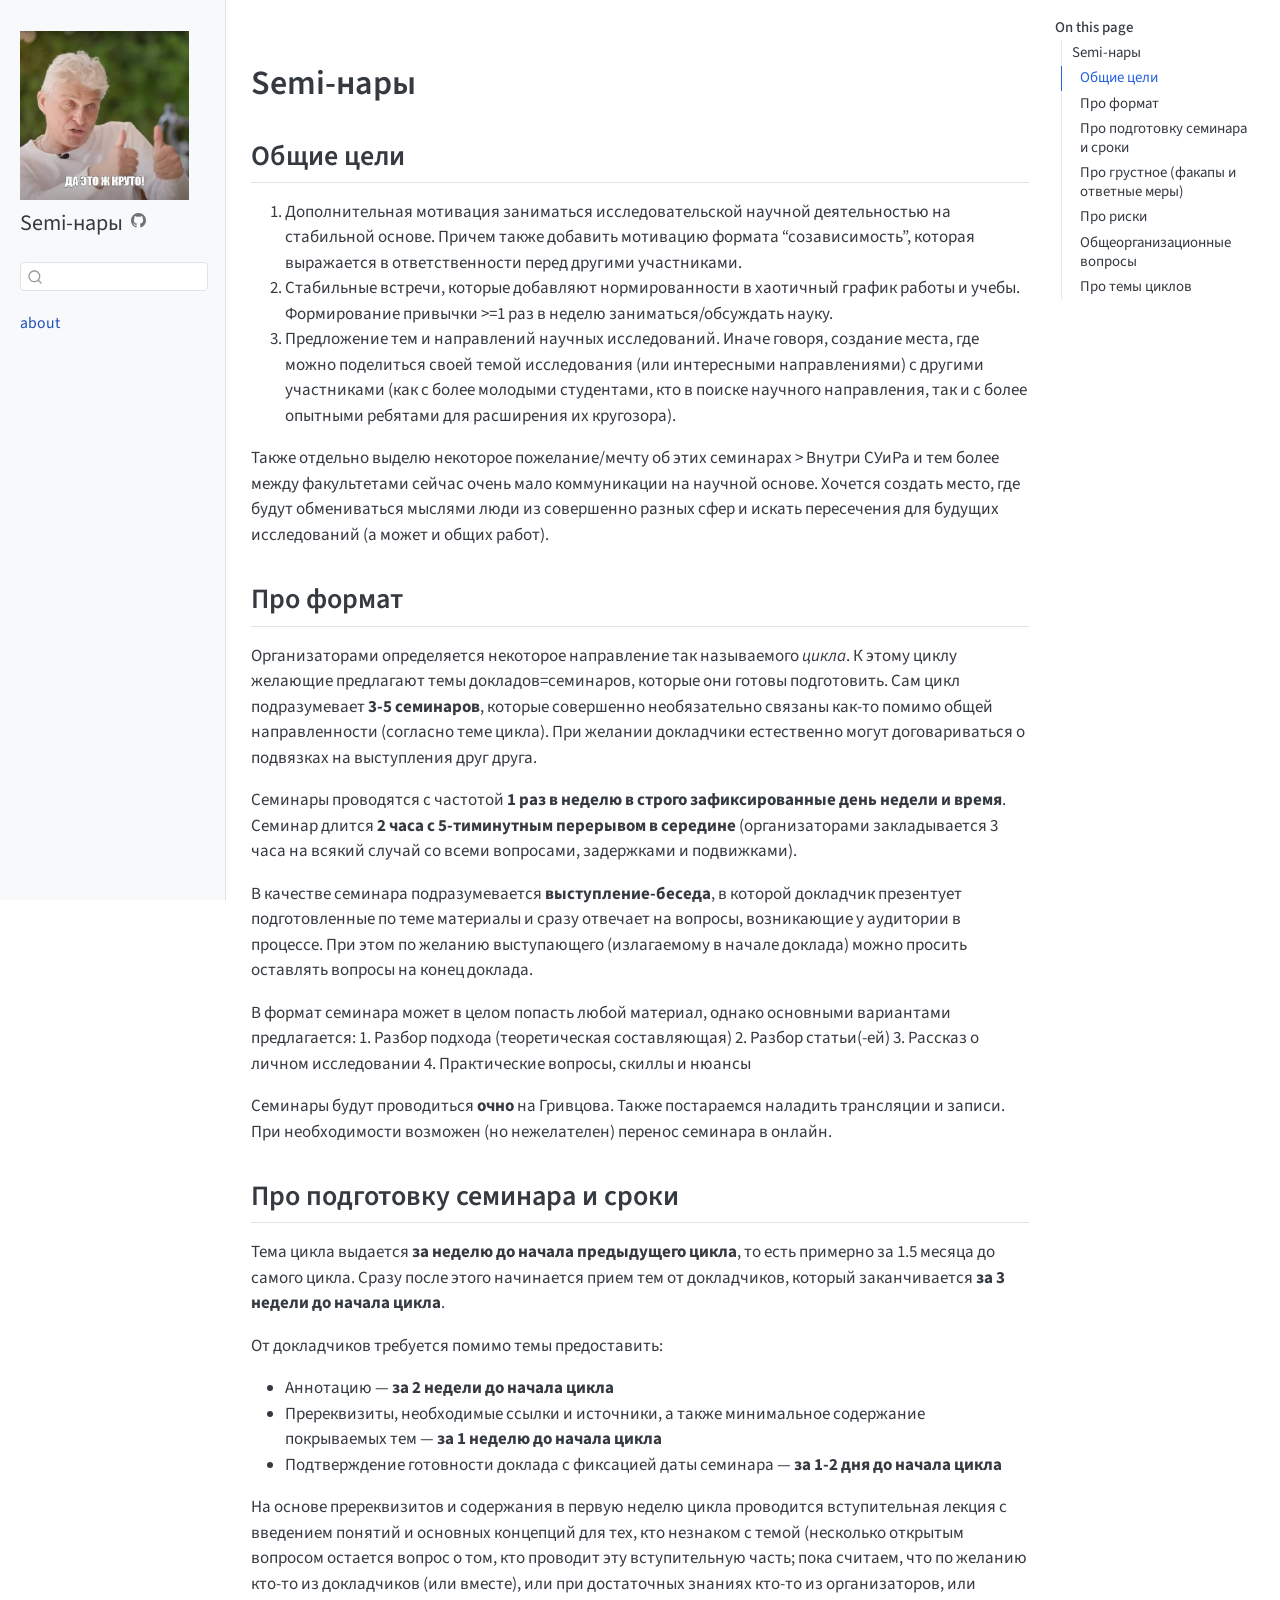
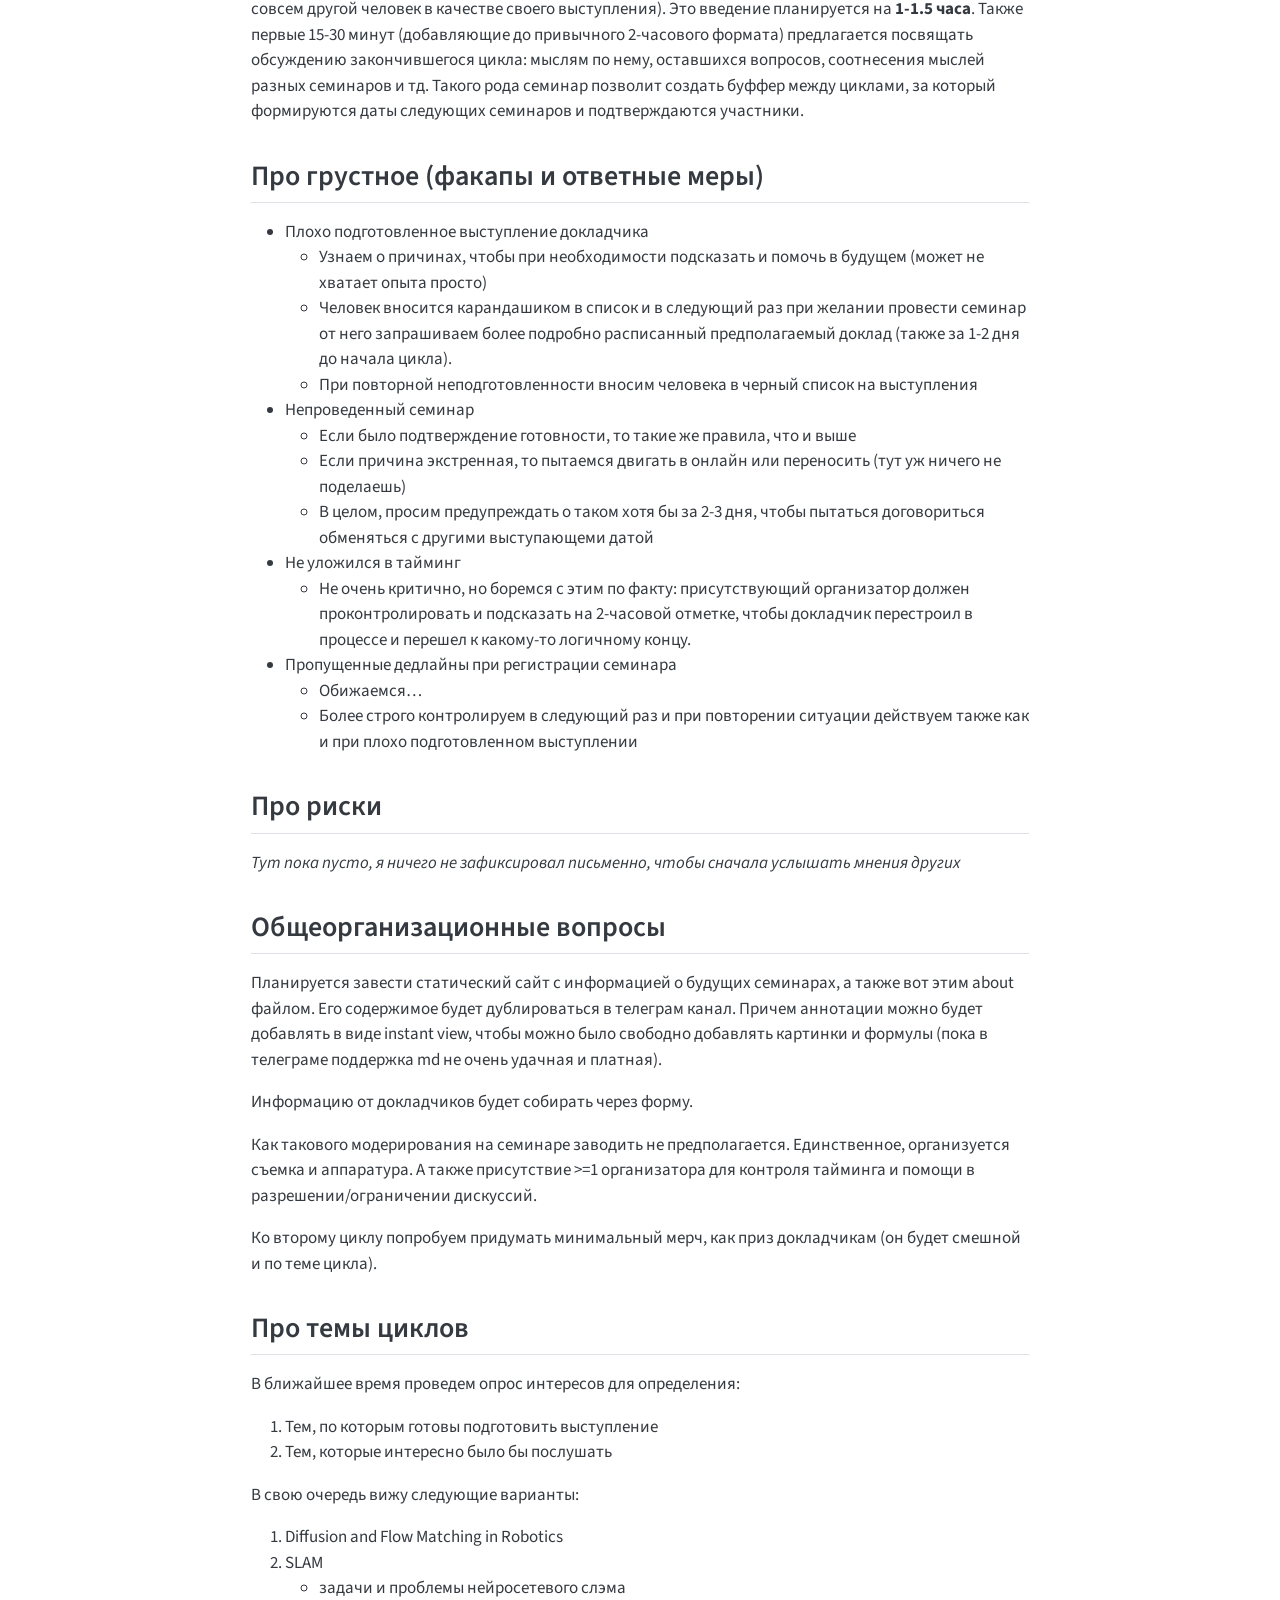
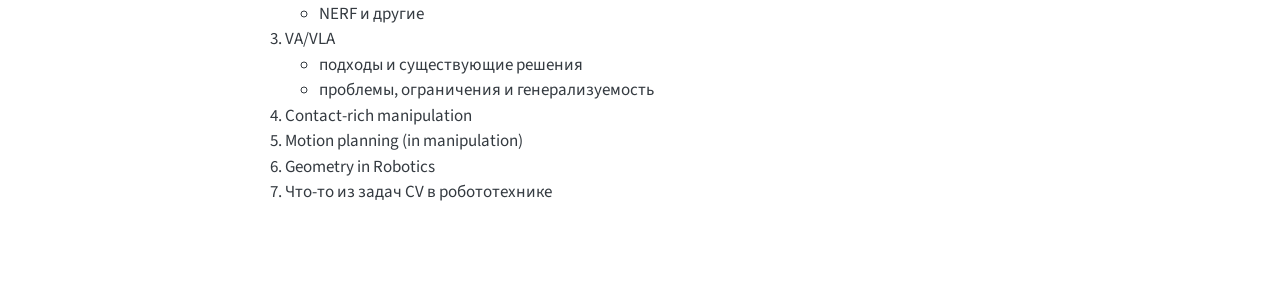
==== about.html @ 9a88d833 "Built site for gh-pages" ====
<!DOCTYPE html>
<html xmlns="http://www.w3.org/1999/xhtml" lang="en" xml:lang="en"><head>

<meta charset="utf-8">
<meta name="generator" content="quarto-1.9.37">

<meta name="viewport" content="width=device-width, initial-scale=1.0, user-scalable=yes">


<title>about</title>
<style>
/* Default styles provided by pandoc.
** See https://pandoc.org/MANUAL.html#variables-for-html for config info.
*/
code{white-space: pre-wrap;}
span.smallcaps{font-variant: small-caps;}
div.columns{display: flex; gap: min(4vw, 1.5em);}
div.column{flex: auto; overflow-x: auto;}
div.hanging-indent{margin-left: 1.5em; text-indent: -1.5em;}
ul.task-list{list-style: none;}
ul.task-list li input[type="checkbox"] {
  width: 0.8em;
  margin: 0 0.8em 0.2em -1em; /* quarto-specific, see https://github.com/quarto-dev/quarto-cli/issues/4556 */ 
  vertical-align: middle;
}
</style>


<script src="site_libs/quarto-nav/quarto-nav.js"></script>
<script src="site_libs/quarto-nav/headroom.min.js"></script>
<script src="site_libs/clipboard/clipboard.min.js"></script>
<script src="site_libs/quarto-search/autocomplete.umd.js"></script>
<script src="site_libs/quarto-search/fuse.min.js"></script>
<script src="site_libs/quarto-search/quarto-search.js"></script>
<meta name="quarto:offset" content="./">
<script src="site_libs/quarto-html/quarto.js" type="module"></script>
<script src="site_libs/quarto-html/tabsets/tabsets.js" type="module"></script>
<script src="site_libs/quarto-html/popper.min.js"></script>
<script src="site_libs/quarto-html/tippy.umd.min.js"></script>
<script src="site_libs/quarto-html/anchor.min.js"></script>
<link href="site_libs/quarto-html/tippy.css" rel="stylesheet">
<link href="site_libs/quarto-html/quarto-syntax-highlighting-7f8f88aac4f3542376d5c11b86a4c14d.css" rel="stylesheet" id="quarto-text-highlighting-styles">
<script src="site_libs/bootstrap/bootstrap.min.js"></script>
<link href="site_libs/bootstrap/bootstrap-icons.css" rel="stylesheet">
<link href="site_libs/bootstrap/bootstrap-3cdf9a65b70fe583e843ddf8773af012.min.css" rel="stylesheet" append-hash="true" id="quarto-bootstrap" data-mode="light">
<script id="quarto-search-options" type="application/json">{
  "location": "sidebar",
  "copy-button": false,
  "collapse-after": 3,
  "panel-placement": "start",
  "type": "textbox",
  "limit": 50,
  "keyboard-shortcut": [
    "f",
    "/",
    "s"
  ],
  "show-item-context": false,
  "language": {
    "search-no-results-text": "No results",
    "search-matching-documents-text": "matching documents",
    "search-copy-link-title": "Copy link to search",
    "search-hide-matches-text": "Hide additional matches",
    "search-more-match-text": "more match in this document",
    "search-more-matches-text": "more matches in this document",
    "search-clear-button-title": "Clear",
    "search-text-placeholder": "",
    "search-detached-cancel-button-title": "Cancel",
    "search-submit-button-title": "Submit",
    "search-label": "Search"
  }
}</script>
<!-- <script async src=”https://siteimproveanalytics.com/js/siteanalyze_6294756.js”></script> -->


<link rel="stylesheet" href="assets/styles.css">
</head>

<body class="nav-sidebar docked quarto-light">

<div id="quarto-search-results"></div>
  <header id="quarto-header" class="headroom fixed-top">
  <nav class="quarto-secondary-nav">
    <div class="container-fluid d-flex">
      <button type="button" class="quarto-btn-toggle btn" data-bs-toggle="collapse" role="button" data-bs-target=".quarto-sidebar-collapse-item" aria-controls="quarto-sidebar" aria-expanded="false" aria-label="Toggle sidebar navigation" onclick="if (window.quartoToggleHeadroom) { window.quartoToggleHeadroom(); }">
        <i class="bi bi-layout-text-sidebar-reverse"></i>
      </button>
        <nav class="quarto-page-breadcrumbs" aria-label="breadcrumb"><ol class="breadcrumb"><li class="breadcrumb-item"><a href="./about.html">about</a></li></ol></nav>
        <a class="flex-grow-1" role="navigation" data-bs-toggle="collapse" data-bs-target=".quarto-sidebar-collapse-item" aria-controls="quarto-sidebar" aria-expanded="false" aria-label="Toggle sidebar navigation" onclick="if (window.quartoToggleHeadroom) { window.quartoToggleHeadroom(); }">      
        </a>
      <button type="button" class="btn quarto-search-button" aria-label="Search" onclick="window.quartoOpenSearch();">
        <i class="bi bi-search"></i>
      </button>
    </div>
  </nav>
</header>
<!-- content -->
<div id="quarto-content" class="quarto-container page-columns page-rows-contents page-layout-article">
<!-- sidebar -->
  <nav id="quarto-sidebar" class="sidebar collapse collapse-horizontal quarto-sidebar-collapse-item sidebar-navigation docked overflow-auto">
    <div class="pt-lg-2 mt-2 text-left sidebar-header sidebar-header-stacked">
      <a href="./index.html" class="sidebar-logo-link">
      <img src="./assets/logo.jpeg" alt="Super logo" class="sidebar-logo light-content py-0 d-lg-inline d-none">
      <img src="./assets/logo.jpeg" alt="Super logo" class="sidebar-logo dark-content py-0 d-lg-inline d-none">
      </a>
    <div class="sidebar-title mb-0 py-0">
      <a href="./">Semi-нары</a> 
        <div class="sidebar-tools-main">
    <a href="https://github.com/berkeley-cdss/course-site-quarto" title="" class="quarto-navigation-tool px-1" aria-label="GitHub"><i class="bi bi-github"></i></a>
</div>
    </div>
      </div>
        <div class="mt-2 flex-shrink-0 align-items-center">
        <div class="sidebar-search">
        <div id="quarto-search" class="" title="Search"></div>
        </div>
        </div>
    <div class="sidebar-menu-container"> 
    <ul class="list-unstyled mt-1">
        <li class="sidebar-item">
  <div class="sidebar-item-container"> 
  <a href="./about.html" class="sidebar-item-text sidebar-link active">
 <span class="menu-text">about</span></a>
  </div>
</li>
    </ul>
    </div>
</nav>
<div id="quarto-sidebar-glass" class="quarto-sidebar-collapse-item" data-bs-toggle="collapse" data-bs-target=".quarto-sidebar-collapse-item"></div>
<!-- margin-sidebar -->
    <div id="quarto-margin-sidebar" class="sidebar margin-sidebar">
        <nav id="TOC" role="doc-toc" class="toc-active">
    <h2 id="toc-title">On this page</h2>
   
  <ul>
  <li><a href="#semi-нары" id="toc-semi-нары" class="nav-link active" data-scroll-target="#semi-нары">Semi-нары</a>
  <ul class="collapse">
  <li><a href="#общие-цели" id="toc-общие-цели" class="nav-link" data-scroll-target="#общие-цели">Общие цели</a></li>
  <li><a href="#про-формат" id="toc-про-формат" class="nav-link" data-scroll-target="#про-формат">Про формат</a></li>
  <li><a href="#про-подготовку-семинара-и-сроки" id="toc-про-подготовку-семинара-и-сроки" class="nav-link" data-scroll-target="#про-подготовку-семинара-и-сроки">Про подготовку семинара и сроки</a></li>
  <li><a href="#про-грустное-факапы-и-ответные-меры" id="toc-про-грустное-факапы-и-ответные-меры" class="nav-link" data-scroll-target="#про-грустное-факапы-и-ответные-меры">Про грустное (факапы и ответные меры)</a></li>
  <li><a href="#про-риски" id="toc-про-риски" class="nav-link" data-scroll-target="#про-риски">Про риски</a></li>
  <li><a href="#общеорганизационные-вопросы" id="toc-общеорганизационные-вопросы" class="nav-link" data-scroll-target="#общеорганизационные-вопросы">Общеорганизационные вопросы</a></li>
  <li><a href="#про-темы-циклов" id="toc-про-темы-циклов" class="nav-link" data-scroll-target="#про-темы-циклов">Про темы циклов</a></li>
  </ul></li>
  </ul>
</nav>
    </div>
<!-- main -->
<main class="content" id="quarto-document-content"><header id="title-block-header" class="quarto-title-block"></header>




<section id="semi-нары" class="level1">
<h1>Semi-нары</h1>
<section id="общие-цели" class="level2">
<h2 class="anchored" data-anchor-id="общие-цели">Общие цели</h2>
<ol type="1">
<li>Дополнительная мотивация заниматься исследовательской научной деятельностью на стабильной основе. Причем также добавить мотивацию формата “созависимость”, которая выражается в ответственности перед другими участниками.</li>
<li>Стабильные встречи, которые добавляют нормированности в хаотичный график работы и учебы. Формирование привычки &gt;=1 раз в неделю заниматься/обсуждать науку.</li>
<li>Предложение тем и направлений научных исследований. Иначе говоря, создание места, где можно поделиться своей темой исследования (или интересными направлениями) с другими участниками (как с более молодыми студентами, кто в поиске научного направления, так и с более опытными ребятами для расширения их кругозора).</li>
</ol>
<p>Также отдельно выделю некоторое пожелание/мечту об этих семинарах &gt; Внутри СУиРа и тем более между факультетами сейчас очень мало коммуникации на научной основе. Хочется создать место, где будут обмениваться мыслями люди из совершенно разных сфер и искать пересечения для будущих исследований (а может и общих работ).</p>
</section>
<section id="про-формат" class="level2">
<h2 class="anchored" data-anchor-id="про-формат">Про формат</h2>
<p>Организаторами определяется некоторое направление так называемого <em>цикла</em>. К этому циклу желающие предлагают темы докладов=семинаров, которые они готовы подготовить. Сам цикл подразумевает <strong>3-5 семинаров</strong>, которые совершенно необязательно связаны как-то помимо общей направленности (согласно теме цикла). При желании докладчики естественно могут договариваться о подвязках на выступления друг друга.</p>
<p>Семинары проводятся с частотой <strong>1 раз в неделю в строго зафиксированные день недели и время</strong>. Семинар длится <strong>2 часа с 5-тиминутным перерывом в середине</strong> (организаторами закладывается 3 часа на всякий случай со всеми вопросами, задержками и подвижками).</p>
<p>В качестве семинара подразумевается <strong>выступление-беседа</strong>, в которой докладчик презентует подготовленные по теме материалы и сразу отвечает на вопросы, возникающие у аудитории в процессе. При этом по желанию выступающего (излагаемому в начале доклада) можно просить оставлять вопросы на конец доклада.</p>
<p>В формат семинара может в целом попасть любой материал, однако основными вариантами предлагается: 1. Разбор подхода (теоретическая составляющая) 2. Разбор статьи(-ей) 3. Рассказ о личном исследовании 4. Практические вопросы, скиллы и нюансы</p>
<p>Семинары будут проводиться <strong>очно</strong> на Гривцова. Также постараемся наладить трансляции и записи. При необходимости возможен (но нежелателен) перенос семинара в онлайн.</p>
</section>
<section id="про-подготовку-семинара-и-сроки" class="level2">
<h2 class="anchored" data-anchor-id="про-подготовку-семинара-и-сроки">Про подготовку семинара и сроки</h2>
<p>Тема цикла выдается <strong>за неделю до начала предыдущего цикла</strong>, то есть примерно за 1.5 месяца до самого цикла. Сразу после этого начинается прием тем от докладчиков, который заканчивается <strong>за 3 недели до начала цикла</strong>.</p>
<p>От докладчиков требуется помимо темы предоставить:</p>
<ul>
<li>Аннотацию — <strong>за 2 недели до начала цикла</strong></li>
<li>Пререквизиты, необходимые ссылки и источники, а также минимальное содержание покрываемых тем — <strong>за 1 неделю до начала цикла</strong></li>
<li>Подтверждение готовности доклада с фиксацией даты семинара — <strong>за 1-2 дня до начала цикла</strong></li>
</ul>
<p>На основе пререквизитов и содержания в первую неделю цикла проводится вступительная лекция с введением понятий и основных концепций для тех, кто незнаком с темой (несколько открытым вопросом остается вопрос о том, кто проводит эту вступительную часть; пока считаем, что по желанию кто-то из докладчиков (или вместе), или при достаточных знаниях кто-то из организаторов, или совсем другой человек в качестве своего выступления). Это введение планируется на <strong>1-1.5 часа</strong>. Также первые 15-30 минут (добавляющие до привычного 2-часового формата) предлагается посвящать обсуждению закончившегося цикла: мыслям по нему, оставшихся вопросов, соотнесения мыслей разных семинаров и тд. Такого рода семинар позволит создать буффер между циклами, за который формируются даты следующих семинаров и подтверждаются участники.</p>
</section>
<section id="про-грустное-факапы-и-ответные-меры" class="level2">
<h2 class="anchored" data-anchor-id="про-грустное-факапы-и-ответные-меры">Про грустное (факапы и ответные меры)</h2>
<ul>
<li>Плохо подготовленное выступление докладчика
<ul>
<li>Узнаем о причинах, чтобы при необходимости подсказать и помочь в будущем (может не хватает опыта просто)</li>
<li>Человек вносится карандашиком в список и в следующий раз при желании провести семинар от него запрашиваем более подробно расписанный предполагаемый доклад (также за 1-2 дня до начала цикла).</li>
<li>При повторной неподготовленности вносим человека в черный список на выступления</li>
</ul></li>
<li>Непроведенный семинар
<ul>
<li>Если было подтверждение готовности, то такие же правила, что и выше</li>
<li>Если причина экстренная, то пытаемся двигать в онлайн или переносить (тут уж ничего не поделаешь)</li>
<li>В целом, просим предупреждать о таком хотя бы за 2-3 дня, чтобы пытаться договориться обменяться с другими выступающеми датой</li>
</ul></li>
<li>Не уложился в тайминг
<ul>
<li>Не очень критично, но боремся с этим по факту: присутствующий организатор должен проконтролировать и подсказать на 2-часовой отметке, чтобы докладчик перестроил в процессе и перешел к какому-то логичному концу.</li>
</ul></li>
<li>Пропущенные дедлайны при регистрации семинара
<ul>
<li>Обижаемся…</li>
<li>Более строго контролируем в следующий раз и при повторении ситуации действуем также как и при плохо подготовленном выступлении</li>
</ul></li>
</ul>
</section>
<section id="про-риски" class="level2">
<h2 class="anchored" data-anchor-id="про-риски">Про риски</h2>
<p><em>Тут пока пусто, я ничего не зафиксировал письменно, чтобы сначала услышать мнения других</em></p>
</section>
<section id="общеорганизационные-вопросы" class="level2">
<h2 class="anchored" data-anchor-id="общеорганизационные-вопросы">Общеорганизационные вопросы</h2>
<p>Планируется завести статический сайт с информацией о будущих семинарах, а также вот этим about файлом. Его содержимое будет дублироваться в телеграм канал. Причем аннотации можно будет добавлять в виде instant view, чтобы можно было свободно добавлять картинки и формулы (пока в телеграме поддержка md не очень удачная и платная).</p>
<p>Информацию от докладчиков будет собирать через форму.</p>
<p>Как такового модерирования на семинаре заводить не предполагается. Единственное, организуется съемка и аппаратура. А также присутствие &gt;=1 организатора для контроля тайминга и помощи в разрешении/ограничении дискуссий.</p>
<p>Ко второму циклу попробуем придумать минимальный мерч, как приз докладчикам (он будет смешной и по теме цикла).</p>
</section>
<section id="про-темы-циклов" class="level2">
<h2 class="anchored" data-anchor-id="про-темы-циклов">Про темы циклов</h2>
<p>В ближайшее время проведем опрос интересов для определения:</p>
<ol type="1">
<li>Тем, по которым готовы подготовить выступление</li>
<li>Тем, которые интересно было бы послушать</li>
</ol>
<p>В свою очередь вижу следующие варианты:</p>
<ol type="1">
<li>Diffusion and Flow Matching in Robotics</li>
<li>SLAM
<ul>
<li>задачи и проблемы нейросетевого слэма</li>
<li>NERF и другие</li>
</ul></li>
<li>VA/VLA
<ul>
<li>подходы и существующие решения</li>
<li>проблемы, ограничения и генерализуемость</li>
</ul></li>
<li>Contact-rich manipulation</li>
<li>Motion planning (in manipulation)</li>
<li>Geometry in Robotics</li>
<li>Что-то из задач CV в робототехнике</li>
</ol>


</section>
</section>

</main> <!-- /main -->
<script id="quarto-html-after-body" type="application/javascript">
  window.document.addEventListener("DOMContentLoaded", function (event) {
    const icon = "";
    const anchorJS = new window.AnchorJS();
    anchorJS.options = {
      placement: 'right',
      icon: icon
    };
    anchorJS.add('.anchored');
    const isCodeAnnotation = (el) => {
      for (const clz of el.classList) {
        if (clz.startsWith('code-annotation-')) {                     
          return true;
        }
      }
      return false;
    }
    const onCopySuccess = function(e) {
      // button target
      const button = e.trigger;
      // don't keep focus
      button.blur();
      // flash "checked"
      button.classList.add('code-copy-button-checked');
      var currentTitle = button.getAttribute("title");
      button.setAttribute("title", "Copied!");
      let tooltip;
      if (window.bootstrap) {
        button.setAttribute("data-bs-toggle", "tooltip");
        button.setAttribute("data-bs-placement", "left");
        button.setAttribute("data-bs-title", "Copied!");
        tooltip = new bootstrap.Tooltip(button, 
          { trigger: "manual", 
            customClass: "code-copy-button-tooltip",
            offset: [0, -8]});
        tooltip.show();    
      }
      setTimeout(function() {
        if (tooltip) {
          tooltip.hide();
          button.removeAttribute("data-bs-title");
          button.removeAttribute("data-bs-toggle");
          button.removeAttribute("data-bs-placement");
        }
        button.setAttribute("title", currentTitle);
        button.classList.remove('code-copy-button-checked');
      }, 1000);
      // clear code selection
      e.clearSelection();
    }
    const getTextToCopy = function(trigger) {
      const outerScaffold = trigger.parentElement.cloneNode(true);
      const codeEl = outerScaffold.querySelector('code');
      for (const childEl of codeEl.children) {
        if (isCodeAnnotation(childEl)) {
          childEl.remove();
        }
      }
      return codeEl.innerText;
    }
    const clipboard = new window.ClipboardJS('.code-copy-button:not([data-in-quarto-modal])', {
      text: getTextToCopy
    });
    clipboard.on('success', onCopySuccess);
    if (window.document.getElementById('quarto-embedded-source-code-modal')) {
      const clipboardModal = new window.ClipboardJS('.code-copy-button[data-in-quarto-modal]', {
        text: getTextToCopy,
        container: window.document.getElementById('quarto-embedded-source-code-modal')
      });
      clipboardModal.on('success', onCopySuccess);
    }
      var localhostRegex = new RegExp(/^(?:http|https):\/\/localhost\:?[0-9]*\//);
      var mailtoRegex = new RegExp(/^mailto:/);
        var filterRegex = new RegExp("https:\/\/Egor-Magazenkov\.github\.io\/seminars\/");
      var isInternal = (href) => {
          return filterRegex.test(href) || localhostRegex.test(href) || mailtoRegex.test(href);
      }
      // Inspect non-navigation links and adorn them if external
     var links = window.document.querySelectorAll('a[href]:not(.nav-link):not(.navbar-brand):not(.toc-action):not(.sidebar-link):not(.sidebar-item-toggle):not(.pagination-link):not(.no-external):not([aria-hidden]):not(.dropdown-item):not(.quarto-navigation-tool):not(.about-link)');
      for (var i=0; i<links.length; i++) {
        const link = links[i];
        if (!isInternal(link.href)) {
          // undo the damage that might have been done by quarto-nav.js in the case of
          // links that we want to consider external
          if (link.dataset.originalHref !== undefined) {
            link.href = link.dataset.originalHref;
          }
        }
      }
    function tippyHover(el, contentFn, onTriggerFn, onUntriggerFn) {
      const config = {
        allowHTML: true,
        maxWidth: 500,
        delay: 100,
        arrow: false,
        appendTo: function(el) {
            return el.parentElement;
        },
        interactive: true,
        interactiveBorder: 10,
        theme: 'quarto',
        placement: 'bottom-start',
      };
      if (contentFn) {
        config.content = contentFn;
      }
      if (onTriggerFn) {
        config.onTrigger = onTriggerFn;
      }
      if (onUntriggerFn) {
        config.onUntrigger = onUntriggerFn;
      }
      window.tippy(el, config); 
    }
    const noterefs = window.document.querySelectorAll('a[role="doc-noteref"]');
    for (var i=0; i<noterefs.length; i++) {
      const ref = noterefs[i];
      tippyHover(ref, function() {
        // use id or data attribute instead here
        let href = ref.getAttribute('data-footnote-href') || ref.getAttribute('href');
        try { href = new URL(href).hash; } catch {}
        const id = href.replace(/^#\/?/, "");
        const note = window.document.getElementById(id);
        if (note) {
          return note.innerHTML;
        } else {
          return "";
        }
      });
    }
    const xrefs = window.document.querySelectorAll('a.quarto-xref');
    const processXRef = (id, note) => {
      // Strip column container classes
      const stripColumnClz = (el) => {
        el.classList.remove("page-full", "page-columns");
        if (el.children) {
          for (const child of el.children) {
            stripColumnClz(child);
          }
        }
      }
      stripColumnClz(note)
      if (id === null || id.startsWith('sec-')) {
        // Special case sections, only their first couple elements
        const container = document.createElement("div");
        if (note.children && note.children.length > 2) {
          container.appendChild(note.children[0].cloneNode(true));
          for (let i = 1; i < note.children.length; i++) {
            const child = note.children[i];
            if (child.tagName === "P" && child.innerText === "") {
              continue;
            } else {
              container.appendChild(child.cloneNode(true));
              break;
            }
          }
          if (window.Quarto?.typesetMath) {
            window.Quarto.typesetMath(container);
          }
          return container.innerHTML
        } else {
          if (window.Quarto?.typesetMath) {
            window.Quarto.typesetMath(note);
          }
          return note.innerHTML;
        }
      } else {
        // Remove any anchor links if they are present
        const anchorLink = note.querySelector('a.anchorjs-link');
        if (anchorLink) {
          anchorLink.remove();
        }
        if (window.Quarto?.typesetMath) {
          window.Quarto.typesetMath(note);
        }
        if (note.classList.contains("callout")) {
          return note.outerHTML;
        } else {
          return note.innerHTML;
        }
      }
    }
    for (var i=0; i<xrefs.length; i++) {
      const xref = xrefs[i];
      tippyHover(xref, undefined, function(instance) {
        instance.disable();
        let url = xref.getAttribute('href');
        let hash = undefined; 
        if (url.startsWith('#')) {
          hash = url;
        } else {
          try { hash = new URL(url).hash; } catch {}
        }
        if (hash) {
          const id = hash.replace(/^#\/?/, "");
          const note = window.document.getElementById(id);
          if (note !== null) {
            try {
              const html = processXRef(id, note.cloneNode(true));
              instance.setContent(html);
            } finally {
              instance.enable();
              instance.show();
            }
          } else {
            // See if we can fetch this
            fetch(url.split('#')[0])
            .then(res => res.text())
            .then(html => {
              const parser = new DOMParser();
              const htmlDoc = parser.parseFromString(html, "text/html");
              const note = htmlDoc.getElementById(id);
              if (note !== null) {
                const html = processXRef(id, note);
                instance.setContent(html);
              } 
            }).finally(() => {
              instance.enable();
              instance.show();
            });
          }
        } else {
          // See if we can fetch a full url (with no hash to target)
          // This is a special case and we should probably do some content thinning / targeting
          fetch(url)
          .then(res => res.text())
          .then(html => {
            const parser = new DOMParser();
            const htmlDoc = parser.parseFromString(html, "text/html");
            const note = htmlDoc.querySelector('main.content');
            if (note !== null) {
              // This should only happen for chapter cross references
              // (since there is no id in the URL)
              // remove the first header
              if (note.children.length > 0 && note.children[0].tagName === "HEADER") {
                note.children[0].remove();
              }
              const html = processXRef(null, note);
              instance.setContent(html);
            } 
          }).finally(() => {
            instance.enable();
            instance.show();
          });
        }
      }, function(instance) {
      });
    }
        let selectedAnnoteEl;
        const selectorForAnnotation = ( cell, annotation) => {
          let cellAttr = 'data-code-cell="' + cell + '"';
          let lineAttr = 'data-code-annotation="' +  annotation + '"';
          const selector = 'span[' + cellAttr + '][' + lineAttr + ']';
          return selector;
        }
        const selectCodeLines = (annoteEl) => {
          const doc = window.document;
          const targetCell = annoteEl.getAttribute("data-target-cell");
          const targetAnnotation = annoteEl.getAttribute("data-target-annotation");
          const annoteSpan = window.document.querySelector(selectorForAnnotation(targetCell, targetAnnotation));
          const lines = annoteSpan.getAttribute("data-code-lines").split(",");
          const lineIds = lines.map((line) => {
            return targetCell + "-" + line;
          })
          let top = null;
          let height = null;
          let parent = null;
          if (lineIds.length > 0) {
              //compute the position of the single el (top and bottom and make a div)
              const el = window.document.getElementById(lineIds[0]);
              top = el.offsetTop;
              height = el.offsetHeight;
              parent = el.parentElement.parentElement;
            if (lineIds.length > 1) {
              const lastEl = window.document.getElementById(lineIds[lineIds.length - 1]);
              const bottom = lastEl.offsetTop + lastEl.offsetHeight;
              height = bottom - top;
            }
            if (top !== null && height !== null && parent !== null) {
              // cook up a div (if necessary) and position it 
              let div = window.document.getElementById("code-annotation-line-highlight");
              if (div === null) {
                div = window.document.createElement("div");
                div.setAttribute("id", "code-annotation-line-highlight");
                div.style.position = 'absolute';
                parent.appendChild(div);
              }
              div.style.top = top - 2 + "px";
              div.style.height = height + 4 + "px";
              div.style.left = 0;
              let gutterDiv = window.document.getElementById("code-annotation-line-highlight-gutter");
              if (gutterDiv === null) {
                gutterDiv = window.document.createElement("div");
                gutterDiv.setAttribute("id", "code-annotation-line-highlight-gutter");
                gutterDiv.style.position = 'absolute';
                const codeCell = window.document.getElementById(targetCell);
                const gutter = codeCell.querySelector('.code-annotation-gutter');
                gutter.appendChild(gutterDiv);
              }
              gutterDiv.style.top = top - 2 + "px";
              gutterDiv.style.height = height + 4 + "px";
            }
            selectedAnnoteEl = annoteEl;
          }
        };
        const unselectCodeLines = () => {
          const elementsIds = ["code-annotation-line-highlight", "code-annotation-line-highlight-gutter"];
          elementsIds.forEach((elId) => {
            const div = window.document.getElementById(elId);
            if (div) {
              div.remove();
            }
          });
          selectedAnnoteEl = undefined;
        };
          // Handle positioning of the toggle
      window.addEventListener(
        "resize",
        throttle(() => {
          elRect = undefined;
          if (selectedAnnoteEl) {
            selectCodeLines(selectedAnnoteEl);
          }
        }, 10)
      );
      function throttle(fn, ms) {
      let throttle = false;
      let timer;
        return (...args) => {
          if(!throttle) { // first call gets through
              fn.apply(this, args);
              throttle = true;
          } else { // all the others get throttled
              if(timer) clearTimeout(timer); // cancel #2
              timer = setTimeout(() => {
                fn.apply(this, args);
                timer = throttle = false;
              }, ms);
          }
        };
      }
        // Attach click handler to the DT
        const annoteDls = window.document.querySelectorAll('dt[data-target-cell]');
        for (const annoteDlNode of annoteDls) {
          annoteDlNode.addEventListener('click', (event) => {
            const clickedEl = event.target;
            if (clickedEl !== selectedAnnoteEl) {
              unselectCodeLines();
              const activeEl = window.document.querySelector('dt[data-target-cell].code-annotation-active');
              if (activeEl) {
                activeEl.classList.remove('code-annotation-active');
              }
              selectCodeLines(clickedEl);
              clickedEl.classList.add('code-annotation-active');
            } else {
              // Unselect the line
              unselectCodeLines();
              clickedEl.classList.remove('code-annotation-active');
            }
          });
        }
    const findCites = (el) => {
      const parentEl = el.parentElement;
      if (parentEl) {
        const cites = parentEl.dataset.cites;
        if (cites) {
          return {
            el,
            cites: cites.split(' ')
          };
        } else {
          return findCites(el.parentElement)
        }
      } else {
        return undefined;
      }
    };
    var bibliorefs = window.document.querySelectorAll('a[role="doc-biblioref"]');
    for (var i=0; i<bibliorefs.length; i++) {
      const ref = bibliorefs[i];
      const citeInfo = findCites(ref);
      if (citeInfo) {
        tippyHover(citeInfo.el, function() {
          var popup = window.document.createElement('div');
          citeInfo.cites.forEach(function(cite) {
            var citeDiv = window.document.createElement('div');
            citeDiv.classList.add('hanging-indent');
            citeDiv.classList.add('csl-entry');
            var biblioDiv = window.document.getElementById('ref-' + cite);
            if (biblioDiv) {
              citeDiv.innerHTML = biblioDiv.innerHTML;
            }
            popup.appendChild(citeDiv);
          });
          return popup.innerHTML;
        });
      }
    }
  });
  </script>
</div> <!-- /content -->




</body></html>
---- site_libs/quarto-html/tippy.css ----
.tippy-box[data-animation=fade][data-state=hidden]{opacity:0}[data-tippy-root]{max-width:calc(100vw - 10px)}.tippy-box{position:relative;background-color:#333;color:#fff;border-radius:4px;font-size:14px;line-height:1.4;white-space:normal;outline:0;transition-property:transform,visibility,opacity}.tippy-box[data-placement^=top]>.tippy-arrow{bottom:0}.tippy-box[data-placement^=top]>.tippy-arrow:before{bottom:-7px;left:0;border-width:8px 8px 0;border-top-color:initial;transform-origin:center top}.tippy-box[data-placement^=bottom]>.tippy-arrow{top:0}.tippy-box[data-placement^=bottom]>.tippy-arrow:before{top:-7px;left:0;border-width:0 8px 8px;border-bottom-color:initial;transform-origin:center bottom}.tippy-box[data-placement^=left]>.tippy-arrow{right:0}.tippy-box[data-placement^=left]>.tippy-arrow:before{border-width:8px 0 8px 8px;border-left-color:initial;right:-7px;transform-origin:center left}.tippy-box[data-placement^=right]>.tippy-arrow{left:0}.tippy-box[data-placement^=right]>.tippy-arrow:before{left:-7px;border-width:8px 8px 8px 0;border-right-color:initial;transform-origin:center right}.tippy-box[data-inertia][data-state=visible]{transition-timing-function:cubic-bezier(.54,1.5,.38,1.11)}.tippy-arrow{width:16px;height:16px;color:#333}.tippy-arrow:before{content:"";position:absolute;border-color:transparent;border-style:solid}.tippy-content{position:relative;padding:5px 9px;z-index:1}
---- site_libs/quarto-html/quarto-syntax-highlighting-7f8f88aac4f3542376d5c11b86a4c14d.css ----
/* quarto syntax highlight colors */
:root {
  --quarto-hl-ot-color: #003B4F;
  --quarto-hl-at-color: #657422;
  --quarto-hl-ss-color: #20794D;
  --quarto-hl-an-color: #5E5E5E;
  --quarto-hl-fu-color: #4758AB;
  --quarto-hl-st-color: #20794D;
  --quarto-hl-cf-color: #003B4F;
  --quarto-hl-op-color: #5E5E5E;
  --quarto-hl-er-color: #AD0000;
  --quarto-hl-bn-color: #AD0000;
  --quarto-hl-al-color: #AD0000;
  --quarto-hl-va-color: #111111;
  --quarto-hl-bu-color: inherit;
  --quarto-hl-ex-color: inherit;
  --quarto-hl-pp-color: #AD0000;
  --quarto-hl-in-color: #5E5E5E;
  --quarto-hl-vs-color: #20794D;
  --quarto-hl-wa-color: #5E5E5E;
  --quarto-hl-do-color: #5E5E5E;
  --quarto-hl-im-color: #00769E;
  --quarto-hl-ch-color: #20794D;
  --quarto-hl-dt-color: #AD0000;
  --quarto-hl-fl-color: #AD0000;
  --quarto-hl-co-color: #5E5E5E;
  --quarto-hl-cv-color: #5E5E5E;
  --quarto-hl-cn-color: #8f5902;
  --quarto-hl-sc-color: #5E5E5E;
  --quarto-hl-dv-color: #AD0000;
  --quarto-hl-kw-color: #003B4F;
}

/* other quarto variables */
:root {
  --quarto-font-monospace: SFMono-Regular, Menlo, Monaco, Consolas, "Liberation Mono", "Courier New", monospace;
}

/* syntax highlight based on Pandoc's rules */
pre > code.sourceCode > span {
  color: #003B4F;
}

code.sourceCode > span {
  color: #003B4F;
}

div.sourceCode,
div.sourceCode pre.sourceCode {
  color: #003B4F;
}

/* Normal */
code span {
  color: #003B4F;
}

/* Alert */
code span.al {
  color: #AD0000;
  font-style: inherit;
}

/* Annotation */
code span.an {
  color: #5E5E5E;
  font-style: inherit;
}

/* Attribute */
code span.at {
  color: #657422;
  font-style: inherit;
}

/* BaseN */
code span.bn {
  color: #AD0000;
  font-style: inherit;
}

/* BuiltIn */
code span.bu {
  font-style: inherit;
}

/* ControlFlow */
code span.cf {
  color: #003B4F;
  font-weight: bold;
  font-style: inherit;
}

/* Char */
code span.ch {
  color: #20794D;
  font-style: inherit;
}

/* Constant */
code span.cn {
  color: #8f5902;
  font-style: inherit;
}

/* Comment */
code span.co {
  color: #5E5E5E;
  font-style: inherit;
}

/* CommentVar */
code span.cv {
  color: #5E5E5E;
  font-style: italic;
}

/* Documentation */
code span.do {
  color: #5E5E5E;
  font-style: italic;
}

/* DataType */
code span.dt {
  color: #AD0000;
  font-style: inherit;
}

/* DecVal */
code span.dv {
  color: #AD0000;
  font-style: inherit;
}

/* Error */
code span.er {
  color: #AD0000;
  font-style: inherit;
}

/* Extension */
code span.ex {
  font-style: inherit;
}

/* Float */
code span.fl {
  color: #AD0000;
  font-style: inherit;
}

/* Function */
code span.fu {
  color: #4758AB;
  font-style: inherit;
}

/* Import */
code span.im {
  color: #00769E;
  font-style: inherit;
}

/* Information */
code span.in {
  color: #5E5E5E;
  font-style: inherit;
}

/* Keyword */
code span.kw {
  color: #003B4F;
  font-weight: bold;
  font-style: inherit;
}

/* Operator */
code span.op {
  color: #5E5E5E;
  font-style: inherit;
}

/* Other */
code span.ot {
  color: #003B4F;
  font-style: inherit;
}

/* Preprocessor */
code span.pp {
  color: #AD0000;
  font-style: inherit;
}

/* SpecialChar */
code span.sc {
  color: #5E5E5E;
  font-style: inherit;
}

/* SpecialString */
code span.ss {
  color: #20794D;
  font-style: inherit;
}

/* String */
code span.st {
  color: #20794D;
  font-style: inherit;
}

/* Variable */
code span.va {
  color: #111111;
  font-style: inherit;
}

/* VerbatimString */
code span.vs {
  color: #20794D;
  font-style: inherit;
}

/* Warning */
code span.wa {
  color: #5E5E5E;
  font-style: italic;
}

.prevent-inlining {
  content: "</";
}

/*# sourceMappingURL=789ad8cd35626ba772517505b42a116e.css.map */
---- assets/styles.css ----
button > a {
    color: white;
    text-decoration: none;
}

button {
    border: none;
    border-radius: 4px;
}

/* Fix scrollable-region-focusable: prevent overflow on cell output containers */
.cell-output-display {
    overflow-x: visible !important;
}

.cell-output-display pre {
    white-space: normal;
    word-break: break-all;
}

.cell-output-display .figure-img {
    max-width: 100%;
    height: auto;
}
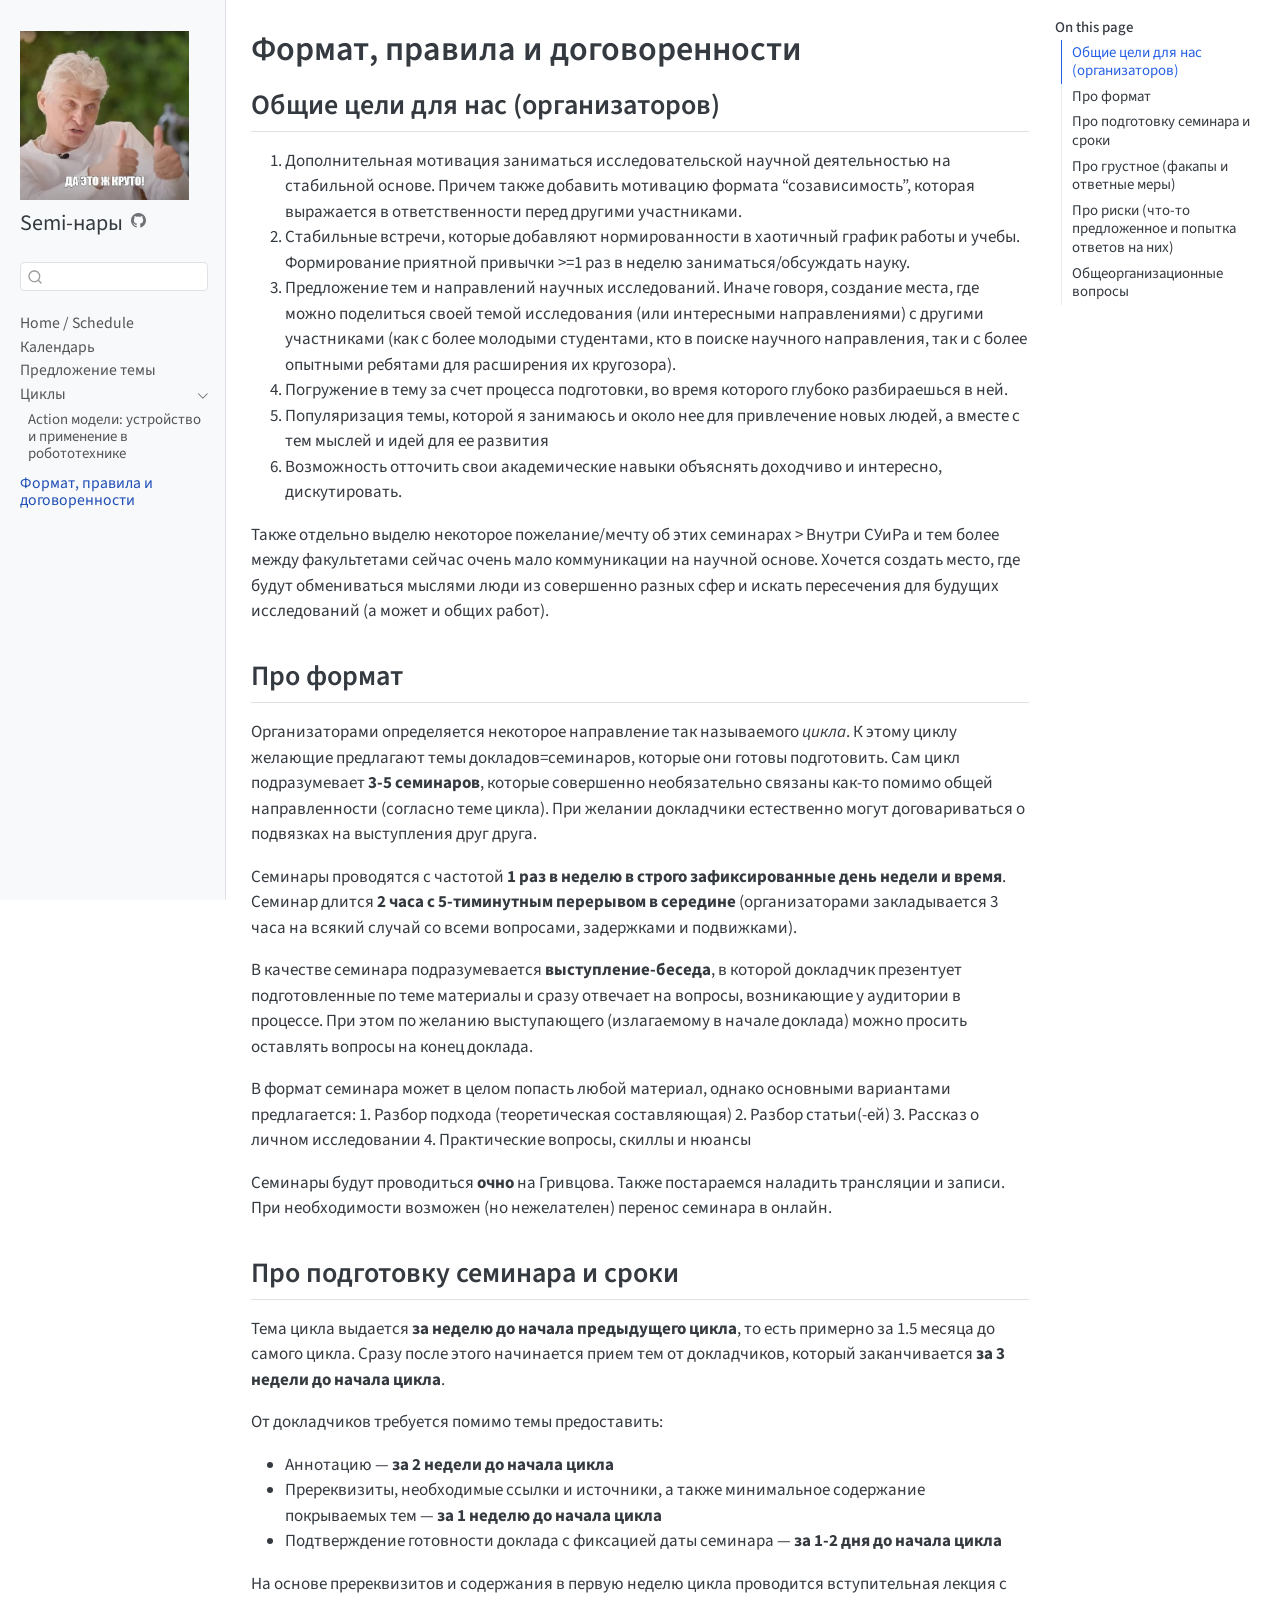
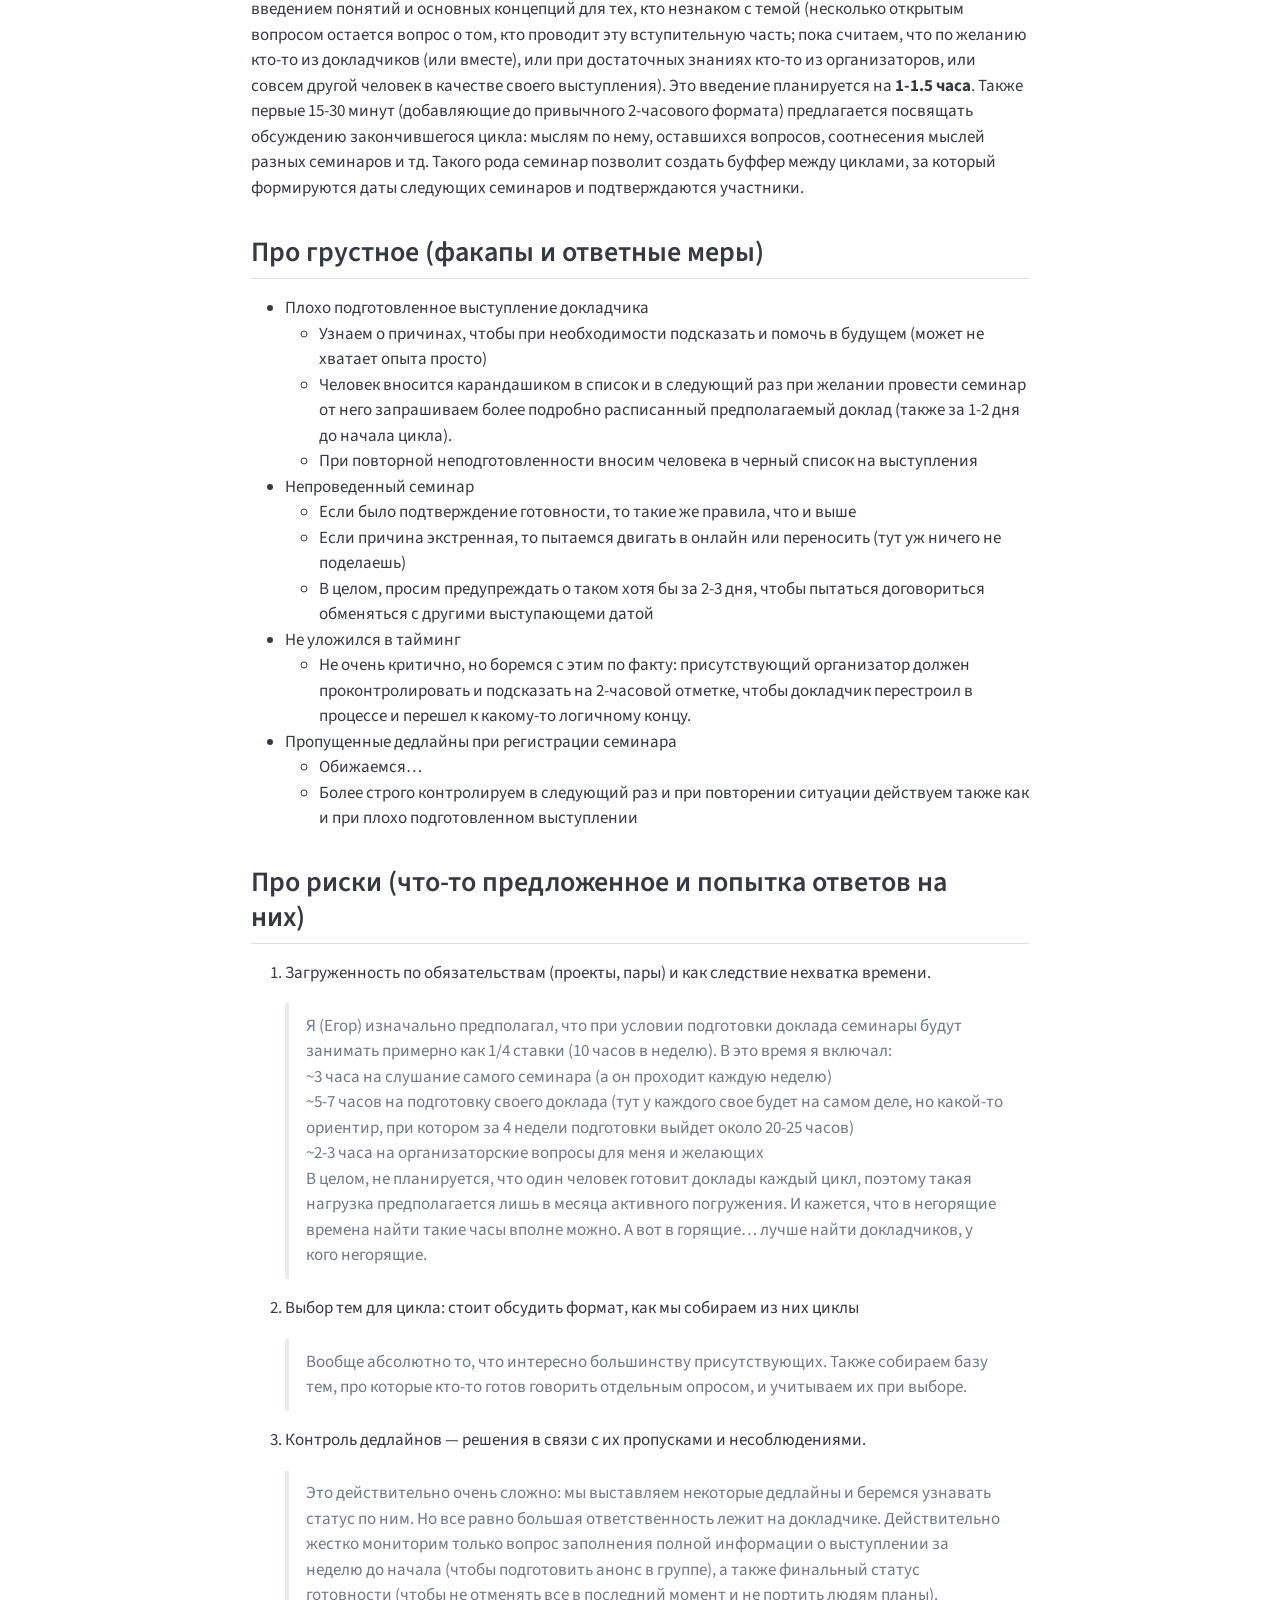
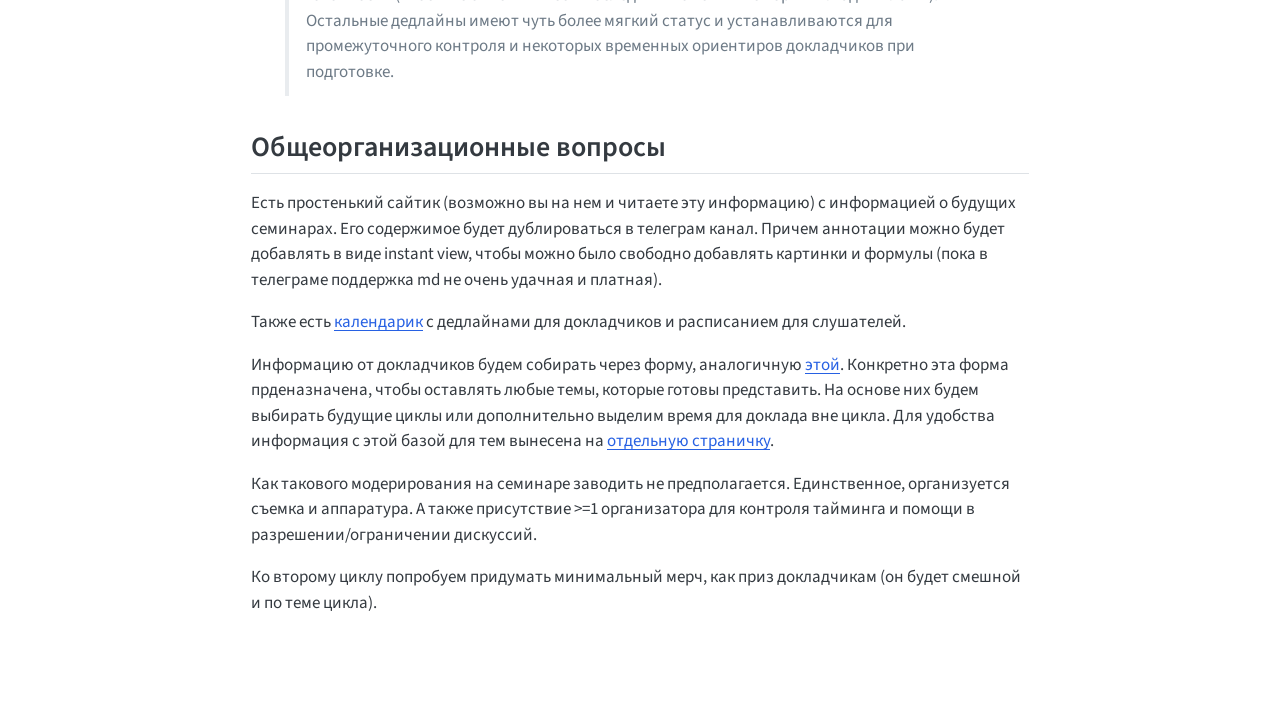
==== commit 0950eac0: "Built site for gh-pages" ====
--- a/about.html
+++ b/about.html
@@ -7,7 +7,7 @@
 <meta name="viewport" content="width=device-width, initial-scale=1.0, user-scalable=yes">
 
 
-<title>about</title>
+<title>Формат, правила и договоренности</title>
 <style>
 /* Default styles provided by pandoc.
 ** See https://pandoc.org/MANUAL.html#variables-for-html for config info.
@@ -70,7 +70,6 @@
     "search-label": "Search"
   }
 }</script>
-<!-- <script async src=”https://siteimproveanalytics.com/js/siteanalyze_6294756.js”></script> -->
 
 
 <link rel="stylesheet" href="assets/styles.css">
@@ -85,7 +84,7 @@
       <button type="button" class="quarto-btn-toggle btn" data-bs-toggle="collapse" role="button" data-bs-target=".quarto-sidebar-collapse-item" aria-controls="quarto-sidebar" aria-expanded="false" aria-label="Toggle sidebar navigation" onclick="if (window.quartoToggleHeadroom) { window.quartoToggleHeadroom(); }">
         <i class="bi bi-layout-text-sidebar-reverse"></i>
       </button>
-        <nav class="quarto-page-breadcrumbs" aria-label="breadcrumb"><ol class="breadcrumb"><li class="breadcrumb-item"><a href="./about.html">about</a></li></ol></nav>
+        <nav class="quarto-page-breadcrumbs" aria-label="breadcrumb"><ol class="breadcrumb"><li class="breadcrumb-item"><a href="./about.html">Формат, правила и договоренности</a></li></ol></nav>
         <a class="flex-grow-1" role="navigation" data-bs-toggle="collapse" data-bs-target=".quarto-sidebar-collapse-item" aria-controls="quarto-sidebar" aria-expanded="false" aria-label="Toggle sidebar navigation" onclick="if (window.quartoToggleHeadroom) { window.quartoToggleHeadroom(); }">      
         </a>
       <button type="button" class="btn quarto-search-button" aria-label="Search" onclick="window.quartoOpenSearch();">
@@ -119,8 +118,43 @@
     <ul class="list-unstyled mt-1">
         <li class="sidebar-item">
   <div class="sidebar-item-container"> 
+  <a href="./index.html" class="sidebar-item-text sidebar-link">
+ <span class="menu-text">Home / Schedule</span></a>
+  </div>
+</li>
+        <li class="sidebar-item">
+  <div class="sidebar-item-container"> 
+  <a href="./calendar.html" class="sidebar-item-text sidebar-link">
+ <span class="menu-text">Календарь</span></a>
+  </div>
+</li>
+        <li class="sidebar-item">
+  <div class="sidebar-item-container"> 
+  <a href="./data.html" class="sidebar-item-text sidebar-link">
+ <span class="menu-text">Предложение темы</span></a>
+  </div>
+</li>
+        <li class="sidebar-item sidebar-item-section">
+      <div class="sidebar-item-container"> 
+            <a class="sidebar-item-text sidebar-link text-start" data-bs-toggle="collapse" data-bs-target="#quarto-sidebar-section-1" role="navigation" aria-expanded="true">
+ <span class="menu-text">Циклы</span></a>
+          <a class="sidebar-item-toggle text-start" data-bs-toggle="collapse" data-bs-target="#quarto-sidebar-section-1" role="navigation" aria-expanded="true" aria-label="Toggle section">
+            <i class="bi bi-chevron-right ms-2"></i>
+          </a> 
+      </div>
+      <ul id="quarto-sidebar-section-1" class="collapse list-unstyled sidebar-section depth1 show">  
+          <li class="sidebar-item">
+  <div class="sidebar-item-container"> 
+  <a href="./units/unit1.html" class="sidebar-item-text sidebar-link">
+ <span class="menu-text">Action модели: устройство и применение в робототехнике</span></a>
+  </div>
+</li>
+      </ul>
+  </li>
+        <li class="sidebar-item">
+  <div class="sidebar-item-container"> 
   <a href="./about.html" class="sidebar-item-text sidebar-link active">
- <span class="menu-text">about</span></a>
+ <span class="menu-text">Формат, правила и договоренности</span></a>
   </div>
 </li>
     </ul>
@@ -133,33 +167,46 @@
     <h2 id="toc-title">On this page</h2>
    
   <ul>
-  <li><a href="#semi-нары" id="toc-semi-нары" class="nav-link active" data-scroll-target="#semi-нары">Semi-нары</a>
-  <ul class="collapse">
-  <li><a href="#общие-цели" id="toc-общие-цели" class="nav-link" data-scroll-target="#общие-цели">Общие цели</a></li>
+  <li><a href="#общие-цели-для-нас-организаторов" id="toc-общие-цели-для-нас-организаторов" class="nav-link active" data-scroll-target="#общие-цели-для-нас-организаторов">Общие цели для нас (организаторов)</a></li>
   <li><a href="#про-формат" id="toc-про-формат" class="nav-link" data-scroll-target="#про-формат">Про формат</a></li>
   <li><a href="#про-подготовку-семинара-и-сроки" id="toc-про-подготовку-семинара-и-сроки" class="nav-link" data-scroll-target="#про-подготовку-семинара-и-сроки">Про подготовку семинара и сроки</a></li>
   <li><a href="#про-грустное-факапы-и-ответные-меры" id="toc-про-грустное-факапы-и-ответные-меры" class="nav-link" data-scroll-target="#про-грустное-факапы-и-ответные-меры">Про грустное (факапы и ответные меры)</a></li>
-  <li><a href="#про-риски" id="toc-про-риски" class="nav-link" data-scroll-target="#про-риски">Про риски</a></li>
+  <li><a href="#про-риски-что-то-предложенное-и-попытка-ответов-на-них" id="toc-про-риски-что-то-предложенное-и-попытка-ответов-на-них" class="nav-link" data-scroll-target="#про-риски-что-то-предложенное-и-попытка-ответов-на-них">Про риски (что-то предложенное и попытка ответов на них)</a></li>
   <li><a href="#общеорганизационные-вопросы" id="toc-общеорганизационные-вопросы" class="nav-link" data-scroll-target="#общеорганизационные-вопросы">Общеорганизационные вопросы</a></li>
-  <li><a href="#про-темы-циклов" id="toc-про-темы-циклов" class="nav-link" data-scroll-target="#про-темы-циклов">Про темы циклов</a></li>
-  </ul></li>
   </ul>
 </nav>
     </div>
 <!-- main -->
-<main class="content" id="quarto-document-content"><header id="title-block-header" class="quarto-title-block"></header>
-
-
-
-
-<section id="semi-нары" class="level1">
-<h1>Semi-нары</h1>
-<section id="общие-цели" class="level2">
-<h2 class="anchored" data-anchor-id="общие-цели">Общие цели</h2>
+<main class="content" id="quarto-document-content">
+
+<header id="title-block-header" class="quarto-title-block default">
+<div class="quarto-title">
+<h1 class="title">Формат, правила и договоренности</h1>
+</div>
+
+
+
+<div class="quarto-title-meta">
+
+    
+  
+    
+  </div>
+  
+
+
+</header>
+
+
+<section id="общие-цели-для-нас-организаторов" class="level2">
+<h2 class="anchored" data-anchor-id="общие-цели-для-нас-организаторов">Общие цели для нас (организаторов)</h2>
 <ol type="1">
 <li>Дополнительная мотивация заниматься исследовательской научной деятельностью на стабильной основе. Причем также добавить мотивацию формата “созависимость”, которая выражается в ответственности перед другими участниками.</li>
-<li>Стабильные встречи, которые добавляют нормированности в хаотичный график работы и учебы. Формирование привычки &gt;=1 раз в неделю заниматься/обсуждать науку.</li>
+<li>Стабильные встречи, которые добавляют нормированности в хаотичный график работы и учебы. Формирование приятной привычки &gt;=1 раз в неделю заниматься/обсуждать науку.</li>
 <li>Предложение тем и направлений научных исследований. Иначе говоря, создание места, где можно поделиться своей темой исследования (или интересными направлениями) с другими участниками (как с более молодыми студентами, кто в поиске научного направления, так и с более опытными ребятами для расширения их кругозора).</li>
+<li>Погружение в тему за счет процесса подготовки, во время которого глубоко разбираешься в ней.</li>
+<li>Популяризация темы, которой я занимаюсь и около нее для привлечение новых людей, а вместе с тем мыслей и идей для ее развития</li>
+<li>Возможность отточить свои академические навыки объяснять доходчиво и интересно, дискутировать.</li>
 </ol>
 <p>Также отдельно выделю некоторое пожелание/мечту об этих семинарах &gt; Внутри СУиРа и тем более между факультетами сейчас очень мало коммуникации на научной основе. Хочется создать место, где будут обмениваться мыслями люди из совершенно разных сфер и искать пересечения для будущих исследований (а может и общих работ).</p>
 </section>
@@ -208,45 +255,36 @@
 </ul></li>
 </ul>
 </section>
-<section id="про-риски" class="level2">
-<h2 class="anchored" data-anchor-id="про-риски">Про риски</h2>
-<p><em>Тут пока пусто, я ничего не зафиксировал письменно, чтобы сначала услышать мнения других</em></p>
+<section id="про-риски-что-то-предложенное-и-попытка-ответов-на-них" class="level2">
+<h2 class="anchored" data-anchor-id="про-риски-что-то-предложенное-и-попытка-ответов-на-них">Про риски (что-то предложенное и попытка ответов на них)</h2>
+<ol type="1">
+<li><p>Загруженность по обязательствам (проекты, пары) и как следствие нехватка времени.</p>
+<blockquote class="blockquote">
+<p>Я (Егор) изначально предполагал, что при условии подготовки доклада семинары будут занимать примерно как 1/4 ставки (10 часов в неделю). В это время я включал:<br>
+~3 часа на слушание самого семинара (а он проходит каждую неделю)<br>
+~5-7 часов на подготовку своего доклада (тут у каждого свое будет на самом деле, но какой-то ориентир, при котором за 4 недели подготовки выйдет около 20-25 часов)<br>
+~2-3 часа на организаторские вопросы для меня и желающих<br>
+В целом, не планируется, что один человек готовит доклады каждый цикл, поэтому такая нагрузка предполагается лишь в месяца активного погружения. И кажется, что в негорящие времена найти такие часы вполне можно. А вот в горящие… лучше найти докладчиков, у кого негорящие.</p>
+</blockquote></li>
+<li><p>Выбор тем для цикла: стоит обсудить формат, как мы собираем из них циклы</p>
+<blockquote class="blockquote">
+<p>Вообще абсолютно то, что интересно большинству присутствующих. Также собираем базу тем, про которые кто-то готов говорить отдельным опросом, и учитываем их при выборе.</p>
+</blockquote></li>
+<li><p>Контроль дедлайнов — решения в связи с их пропусками и несоблюдениями.</p>
+<blockquote class="blockquote">
+<p>Это действительно очень сложно: мы выставляем некоторые дедлайны и беремся узнавать статус по ним. Но все равно большая ответственность лежит на докладчике. Действительно жестко мониторим только вопрос заполнения полной информации о выступлении за неделю до начала (чтобы подготовить анонс в группе), а также финальный статус готовности (чтобы не отменять все в последний момент и не портить людям планы). Остальные дедлайны имеют чуть более мягкий статус и устанавливаются для промежуточного контроля и некоторых временных ориентиров докладчиков при подготовке.</p>
+</blockquote></li>
+</ol>
 </section>
 <section id="общеорганизационные-вопросы" class="level2">
 <h2 class="anchored" data-anchor-id="общеорганизационные-вопросы">Общеорганизационные вопросы</h2>
-<p>Планируется завести статический сайт с информацией о будущих семинарах, а также вот этим about файлом. Его содержимое будет дублироваться в телеграм канал. Причем аннотации можно будет добавлять в виде instant view, чтобы можно было свободно добавлять картинки и формулы (пока в телеграме поддержка md не очень удачная и платная).</p>
-<p>Информацию от докладчиков будет собирать через форму.</p>
+<p>Есть простенький сайтик (возможно вы на нем и читаете эту информацию) с информацией о будущих семинарах. Его содержимое будет дублироваться в телеграм канал. Причем аннотации можно будет добавлять в виде instant view, чтобы можно было свободно добавлять картинки и формулы (пока в телеграме поддержка md не очень удачная и платная).</p>
+<p>Также есть <a href="https://calendar.google.com/calendar/embed?src=1528e0da3cd6f586d5c3d514ed57ef32316b71e642282a76385a24b0a5c1fc28%40group.calendar.google.com&amp;ctz=Europe%2FMoscow">календарик</a> с дедлайнами для докладчиков и расписанием для слушателей.</p>
+<p>Информацию от докладчиков будем собирать через форму, аналогичную <a href="./data.html">этой</a>. Конкретно эта форма прденазначена, чтобы оставлять любые темы, которые готовы представить. На основе них будем выбирать будущие циклы или дополнительно выделим время для доклада вне цикла. Для удобства информация с этой базой для тем вынесена на <a href="./data.html">отдельную страничку</a>.</p>
 <p>Как такового модерирования на семинаре заводить не предполагается. Единственное, организуется съемка и аппаратура. А также присутствие &gt;=1 организатора для контроля тайминга и помощи в разрешении/ограничении дискуссий.</p>
 <p>Ко второму циклу попробуем придумать минимальный мерч, как приз докладчикам (он будет смешной и по теме цикла).</p>
-</section>
-<section id="про-темы-циклов" class="level2">
-<h2 class="anchored" data-anchor-id="про-темы-циклов">Про темы циклов</h2>
-<p>В ближайшее время проведем опрос интересов для определения:</p>
-<ol type="1">
-<li>Тем, по которым готовы подготовить выступление</li>
-<li>Тем, которые интересно было бы послушать</li>
-</ol>
-<p>В свою очередь вижу следующие варианты:</p>
-<ol type="1">
-<li>Diffusion and Flow Matching in Robotics</li>
-<li>SLAM
-<ul>
-<li>задачи и проблемы нейросетевого слэма</li>
-<li>NERF и другие</li>
-</ul></li>
-<li>VA/VLA
-<ul>
-<li>подходы и существующие решения</li>
-<li>проблемы, ограничения и генерализуемость</li>
-</ul></li>
-<li>Contact-rich manipulation</li>
-<li>Motion planning (in manipulation)</li>
-<li>Geometry in Robotics</li>
-<li>Что-то из задач CV в робототехнике</li>
-</ol>
-
-
-</section>
+
+
 </section>
 
 </main> <!-- /main -->
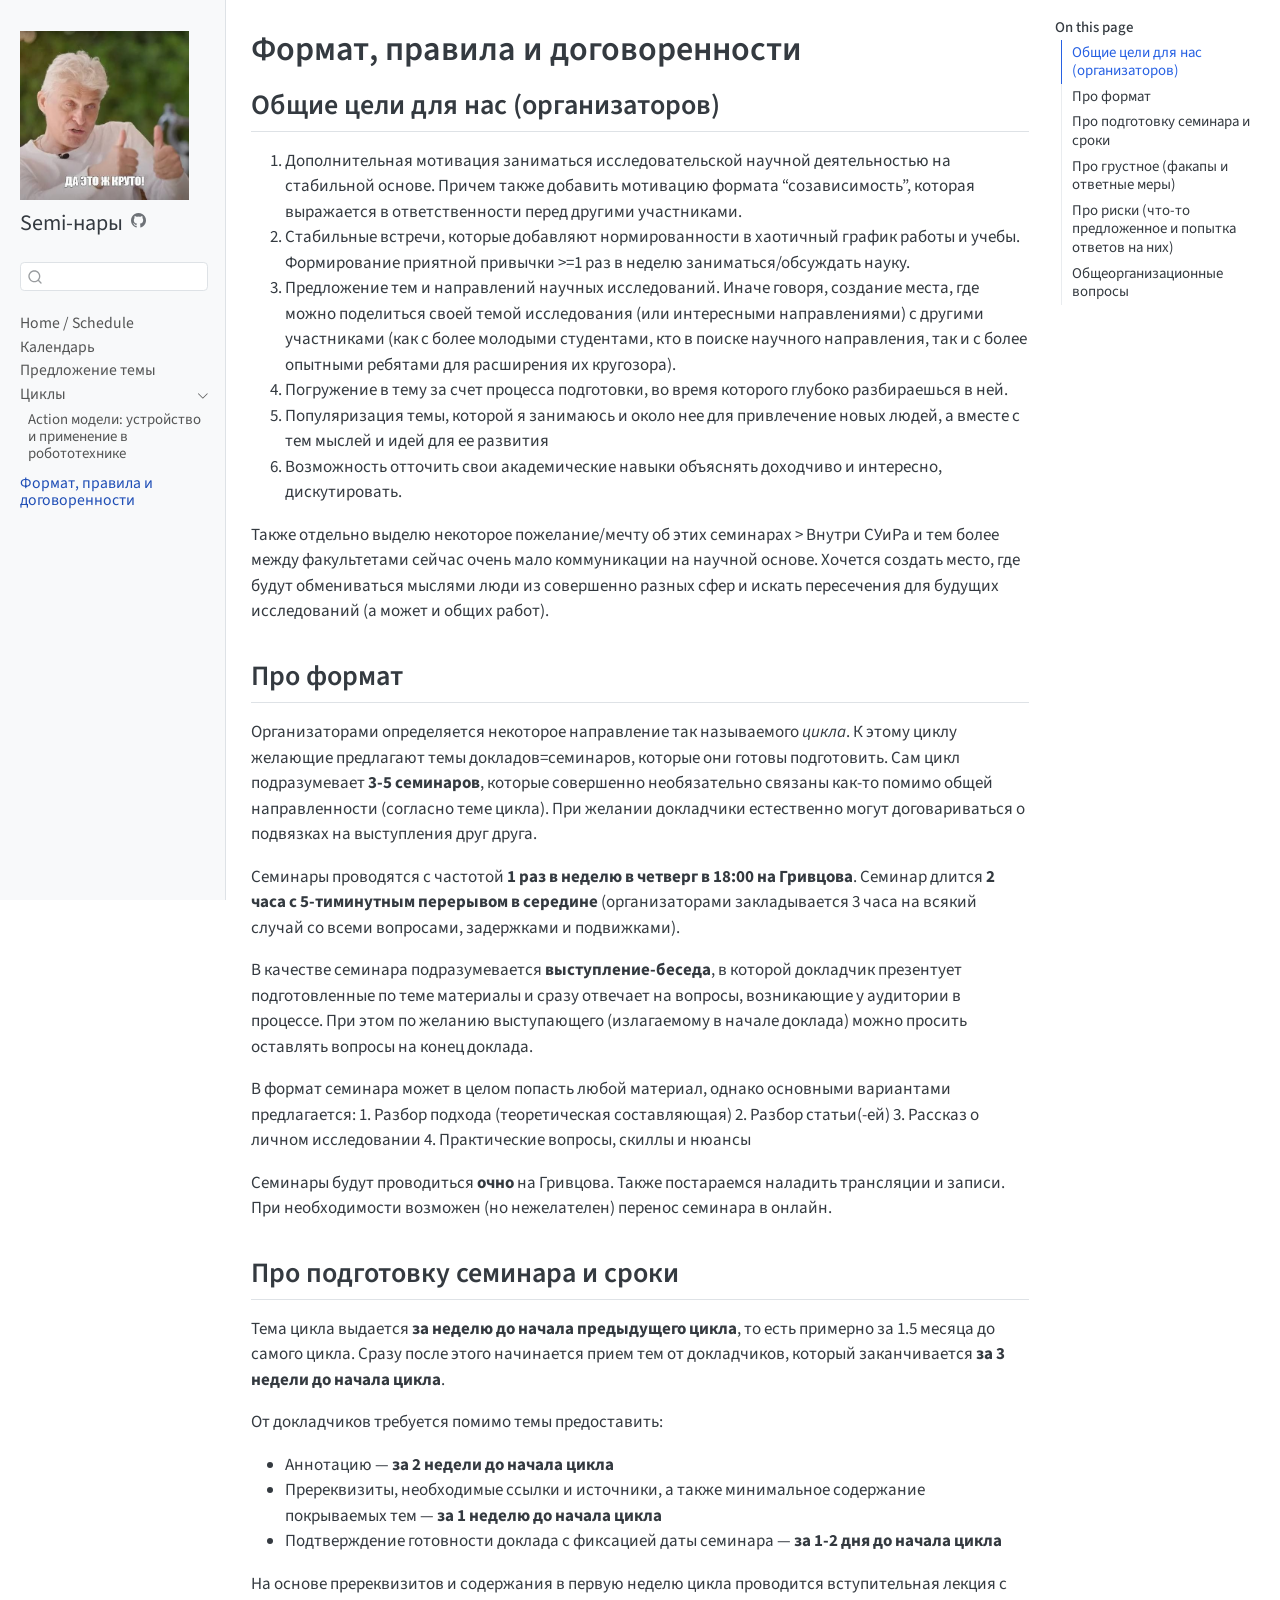
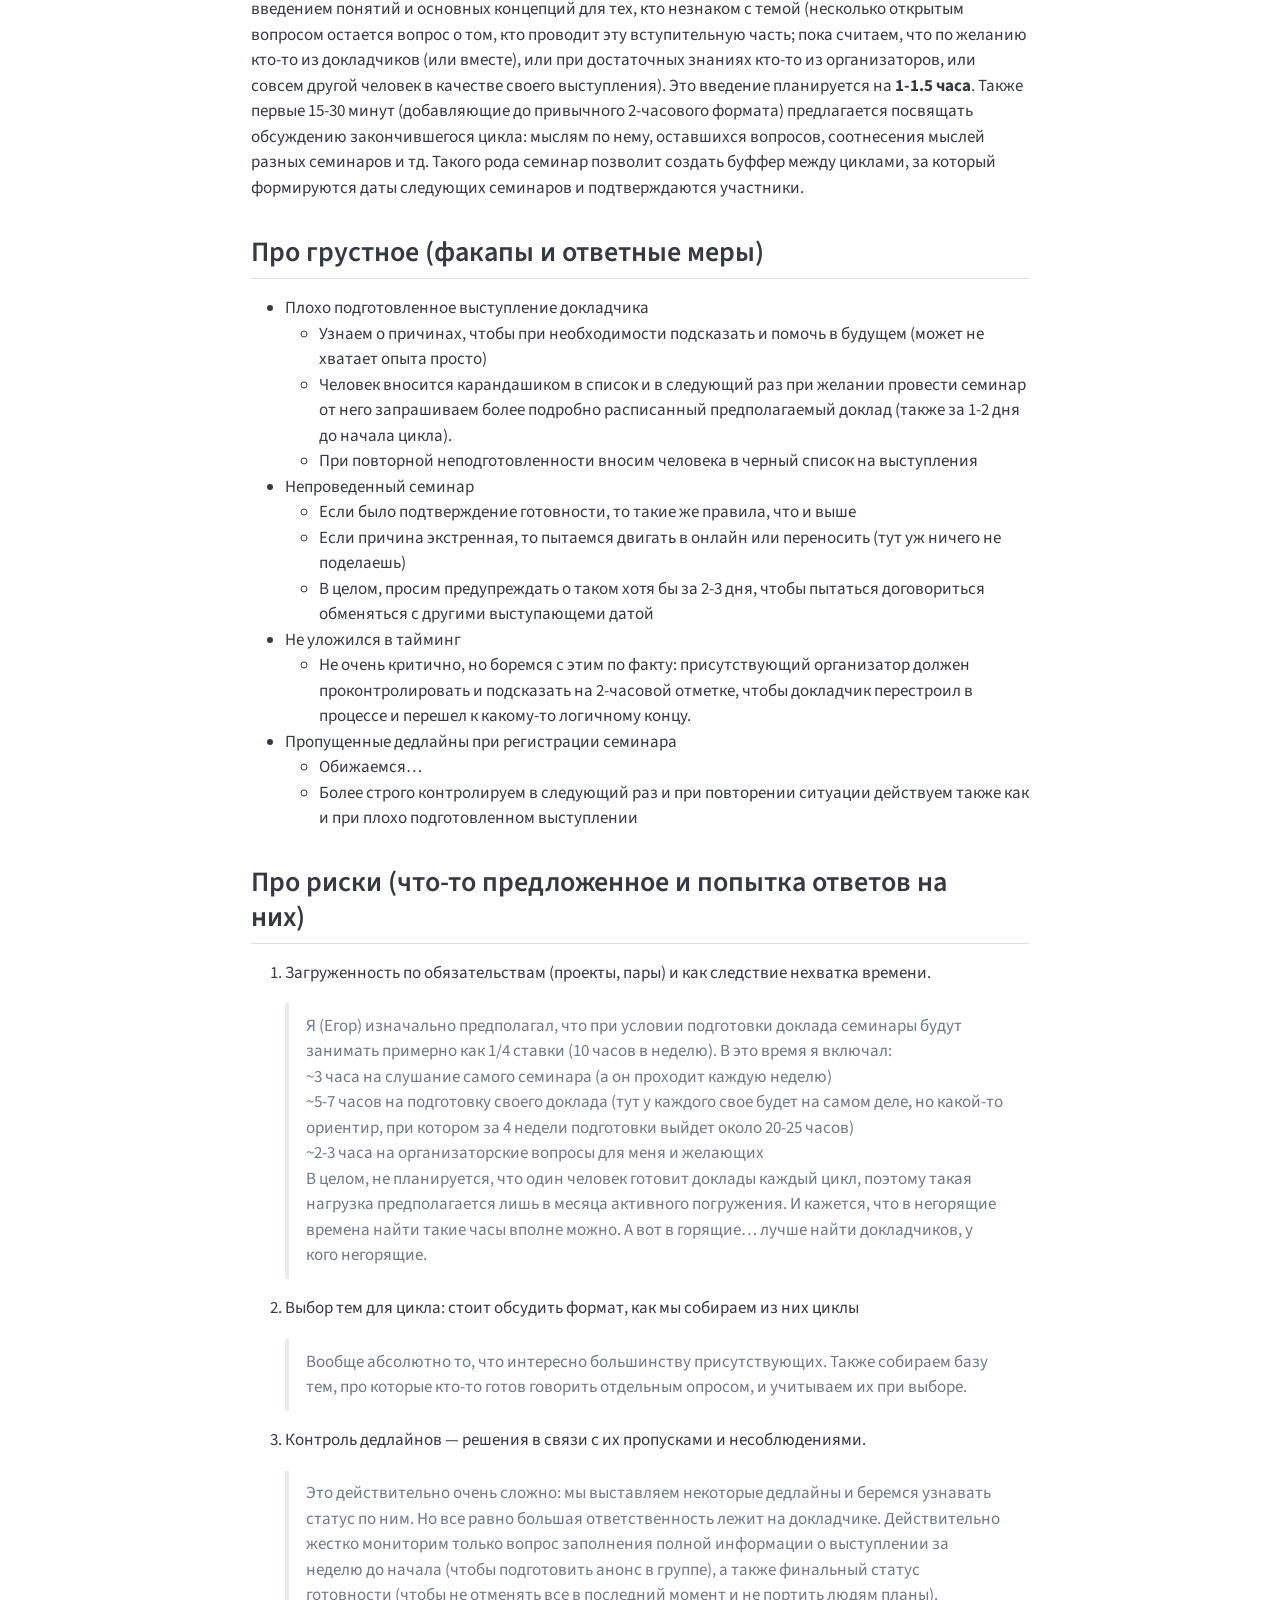
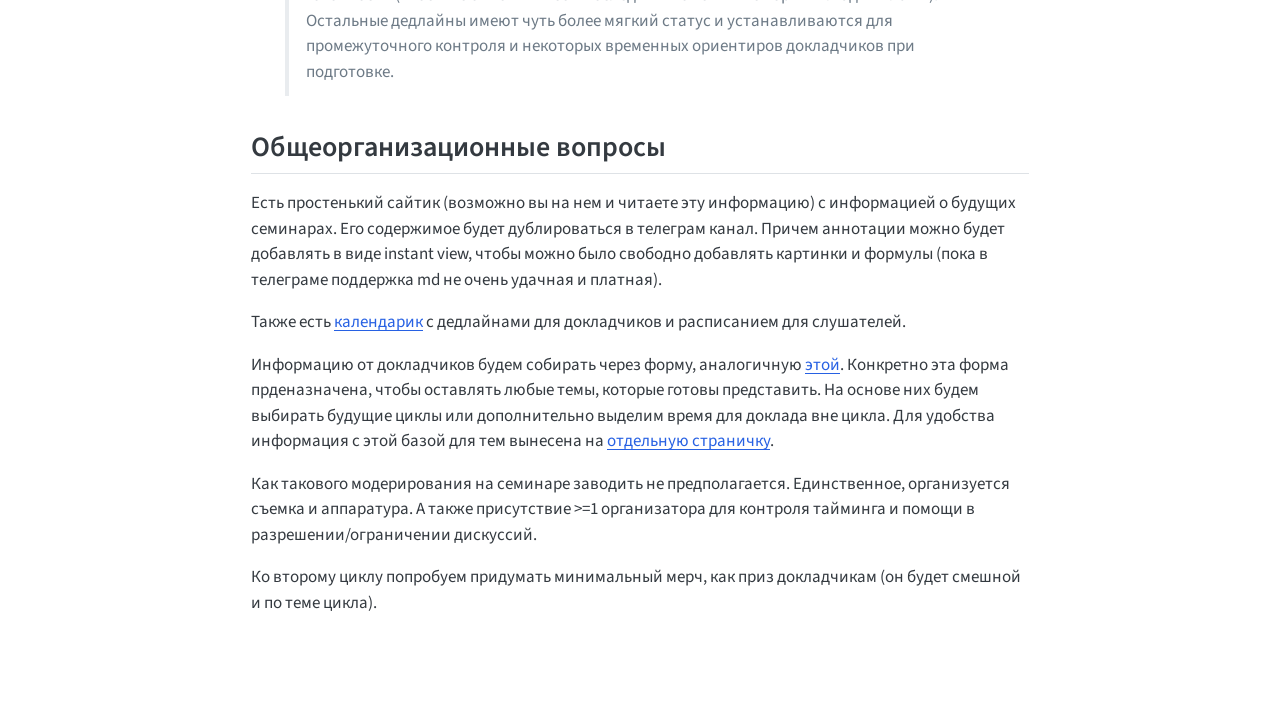
==== commit c76759ac: "Built site for gh-pages" ====
--- a/about.html
+++ b/about.html
@@ -213,7 +213,7 @@
 <section id="про-формат" class="level2">
 <h2 class="anchored" data-anchor-id="про-формат">Про формат</h2>
 <p>Организаторами определяется некоторое направление так называемого <em>цикла</em>. К этому циклу желающие предлагают темы докладов=семинаров, которые они готовы подготовить. Сам цикл подразумевает <strong>3-5 семинаров</strong>, которые совершенно необязательно связаны как-то помимо общей направленности (согласно теме цикла). При желании докладчики естественно могут договариваться о подвязках на выступления друг друга.</p>
-<p>Семинары проводятся с частотой <strong>1 раз в неделю в строго зафиксированные день недели и время</strong>. Семинар длится <strong>2 часа с 5-тиминутным перерывом в середине</strong> (организаторами закладывается 3 часа на всякий случай со всеми вопросами, задержками и подвижками).</p>
+<p>Семинары проводятся с частотой <strong>1 раз в неделю в четверг в 18:00 на Гривцова</strong>. Семинар длится <strong>2 часа с 5-тиминутным перерывом в середине</strong> (организаторами закладывается 3 часа на всякий случай со всеми вопросами, задержками и подвижками).</p>
 <p>В качестве семинара подразумевается <strong>выступление-беседа</strong>, в которой докладчик презентует подготовленные по теме материалы и сразу отвечает на вопросы, возникающие у аудитории в процессе. При этом по желанию выступающего (излагаемому в начале доклада) можно просить оставлять вопросы на конец доклада.</p>
 <p>В формат семинара может в целом попасть любой материал, однако основными вариантами предлагается: 1. Разбор подхода (теоретическая составляющая) 2. Разбор статьи(-ей) 3. Рассказ о личном исследовании 4. Практические вопросы, скиллы и нюансы</p>
 <p>Семинары будут проводиться <strong>очно</strong> на Гривцова. Также постараемся наладить трансляции и записи. При необходимости возможен (но нежелателен) перенос семинара в онлайн.</p>
